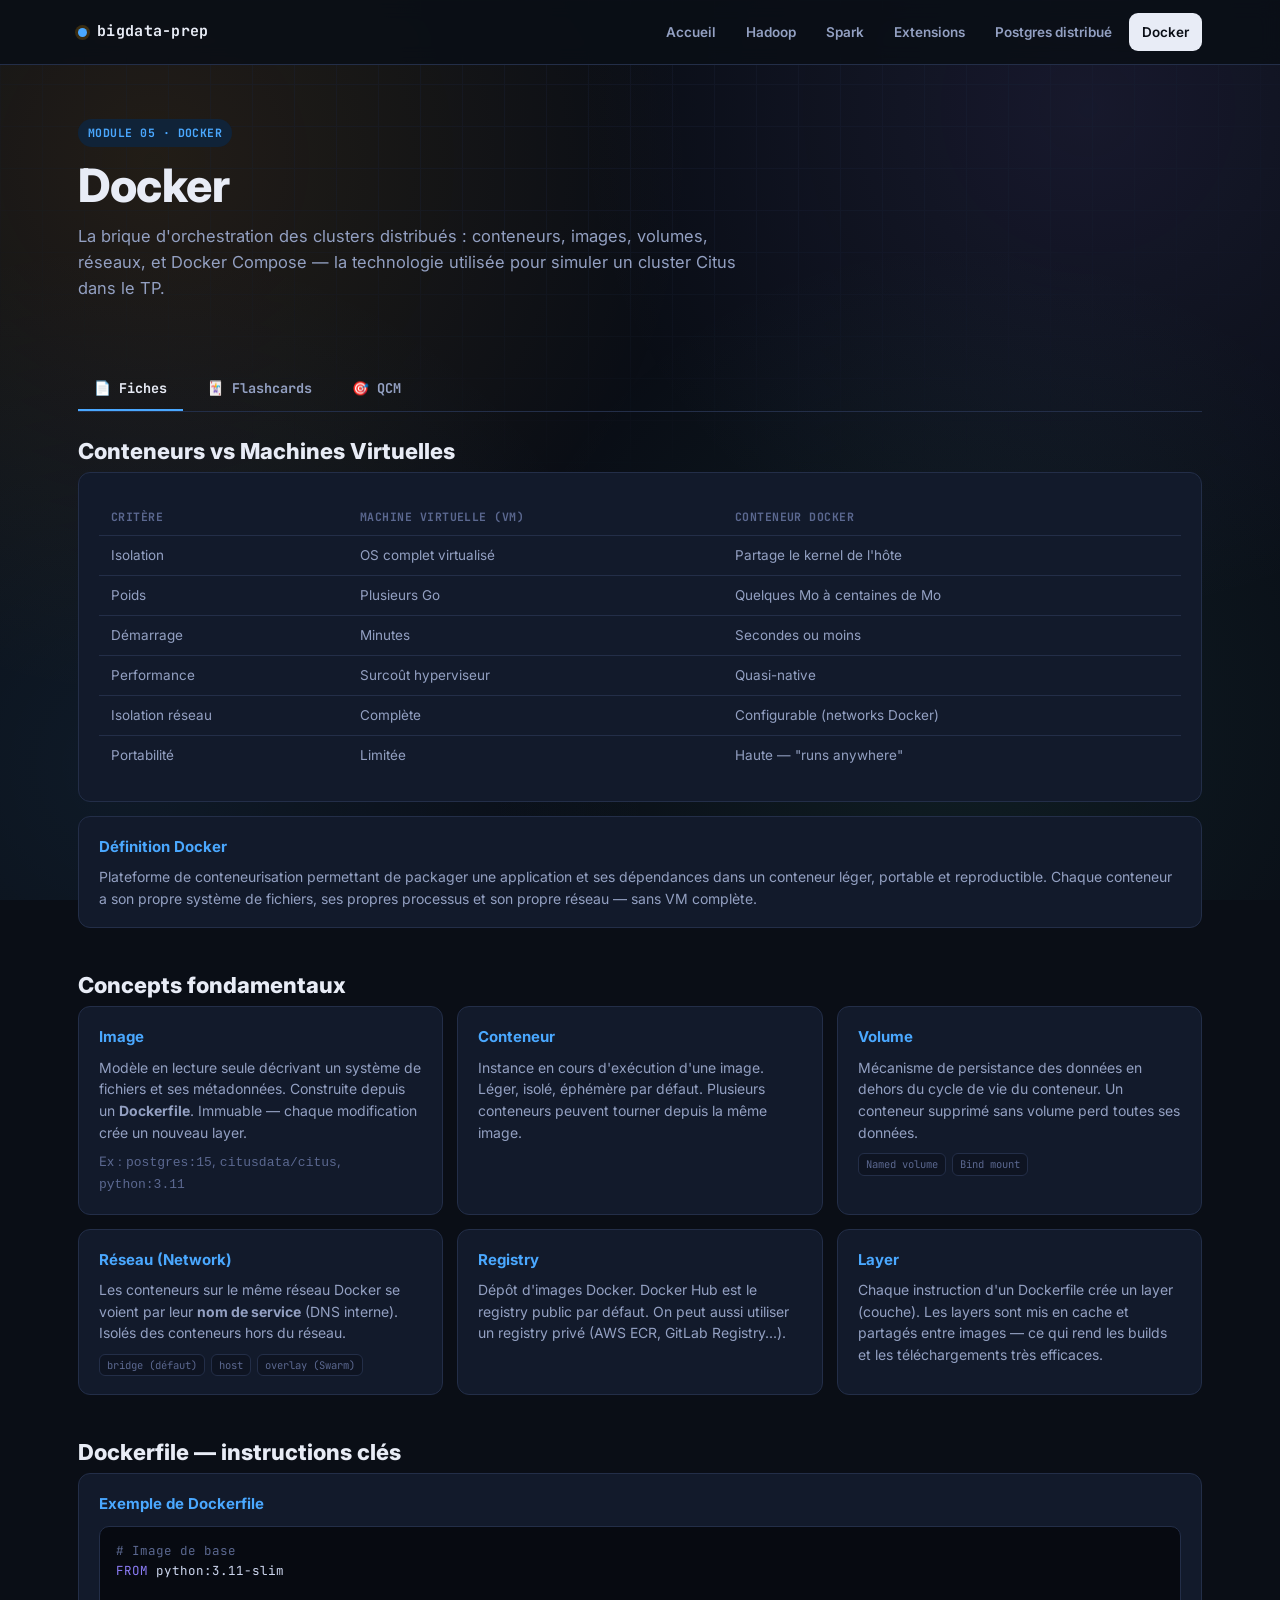
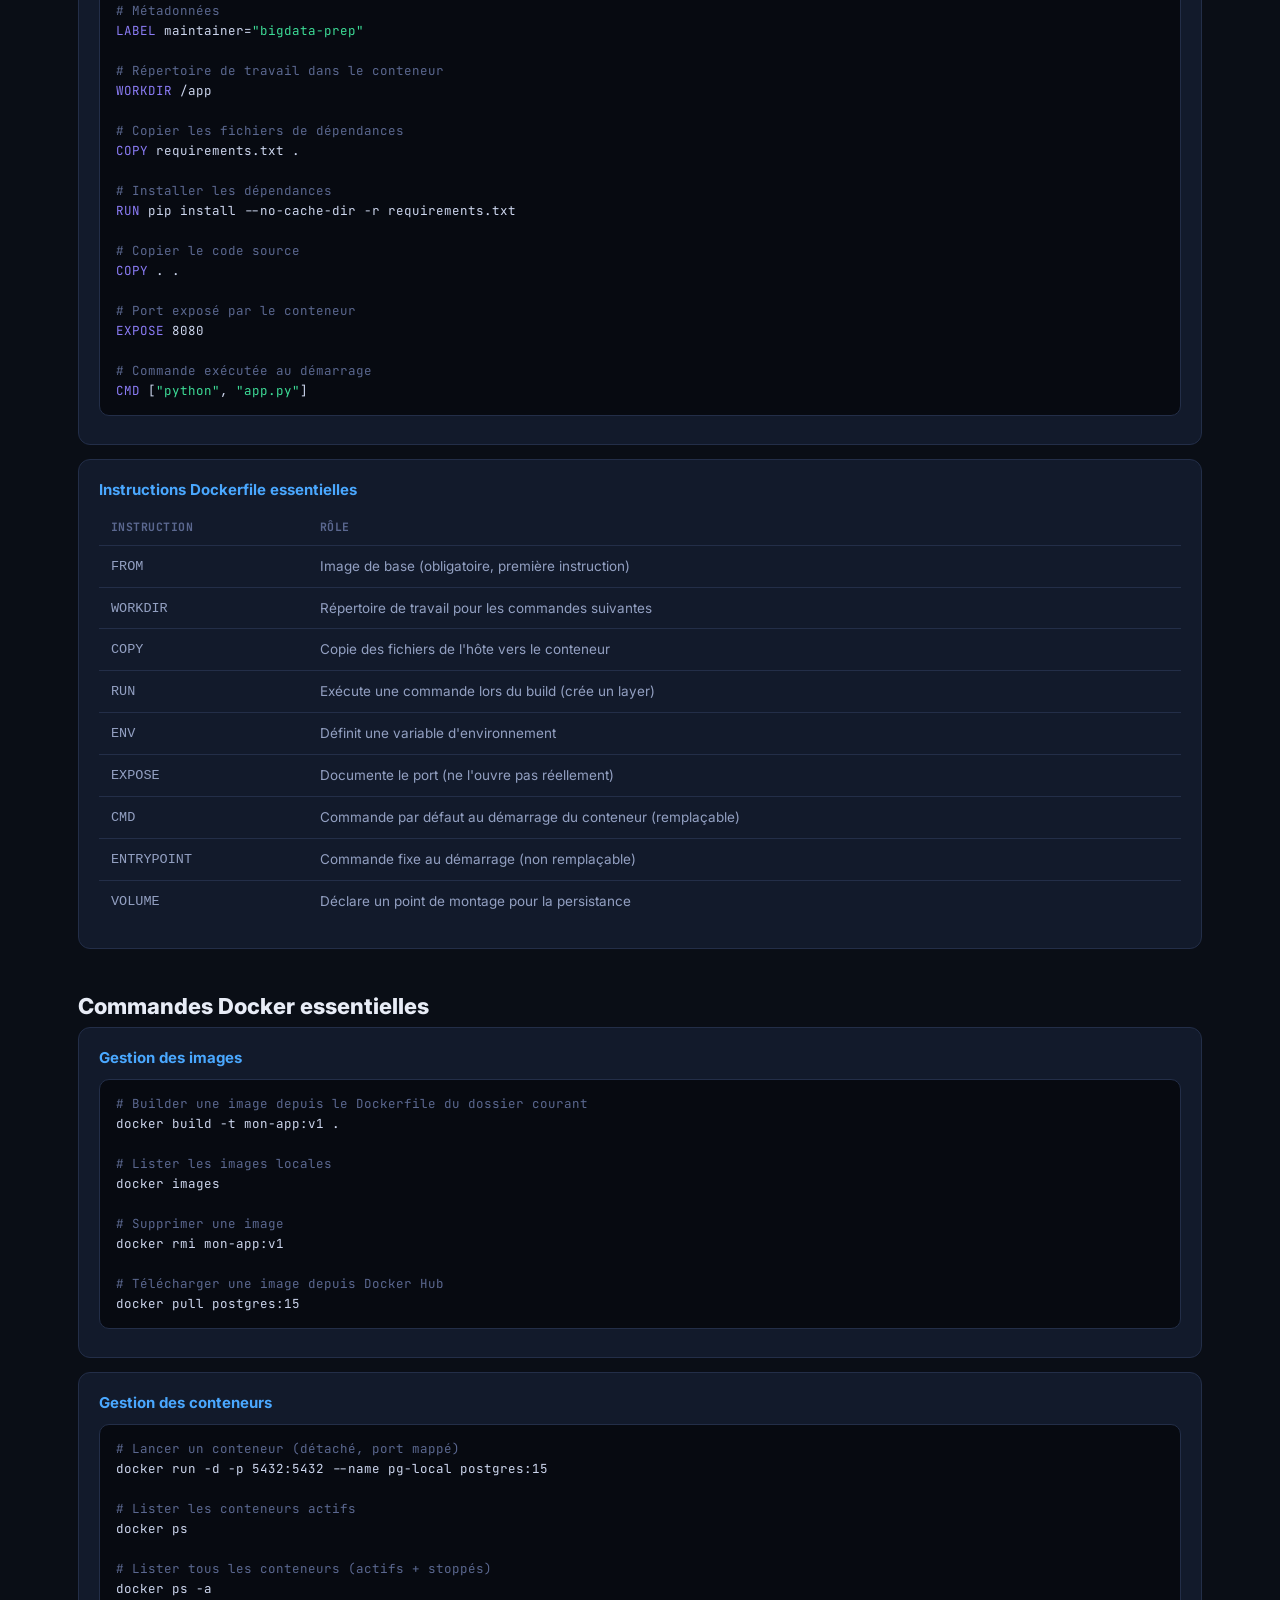
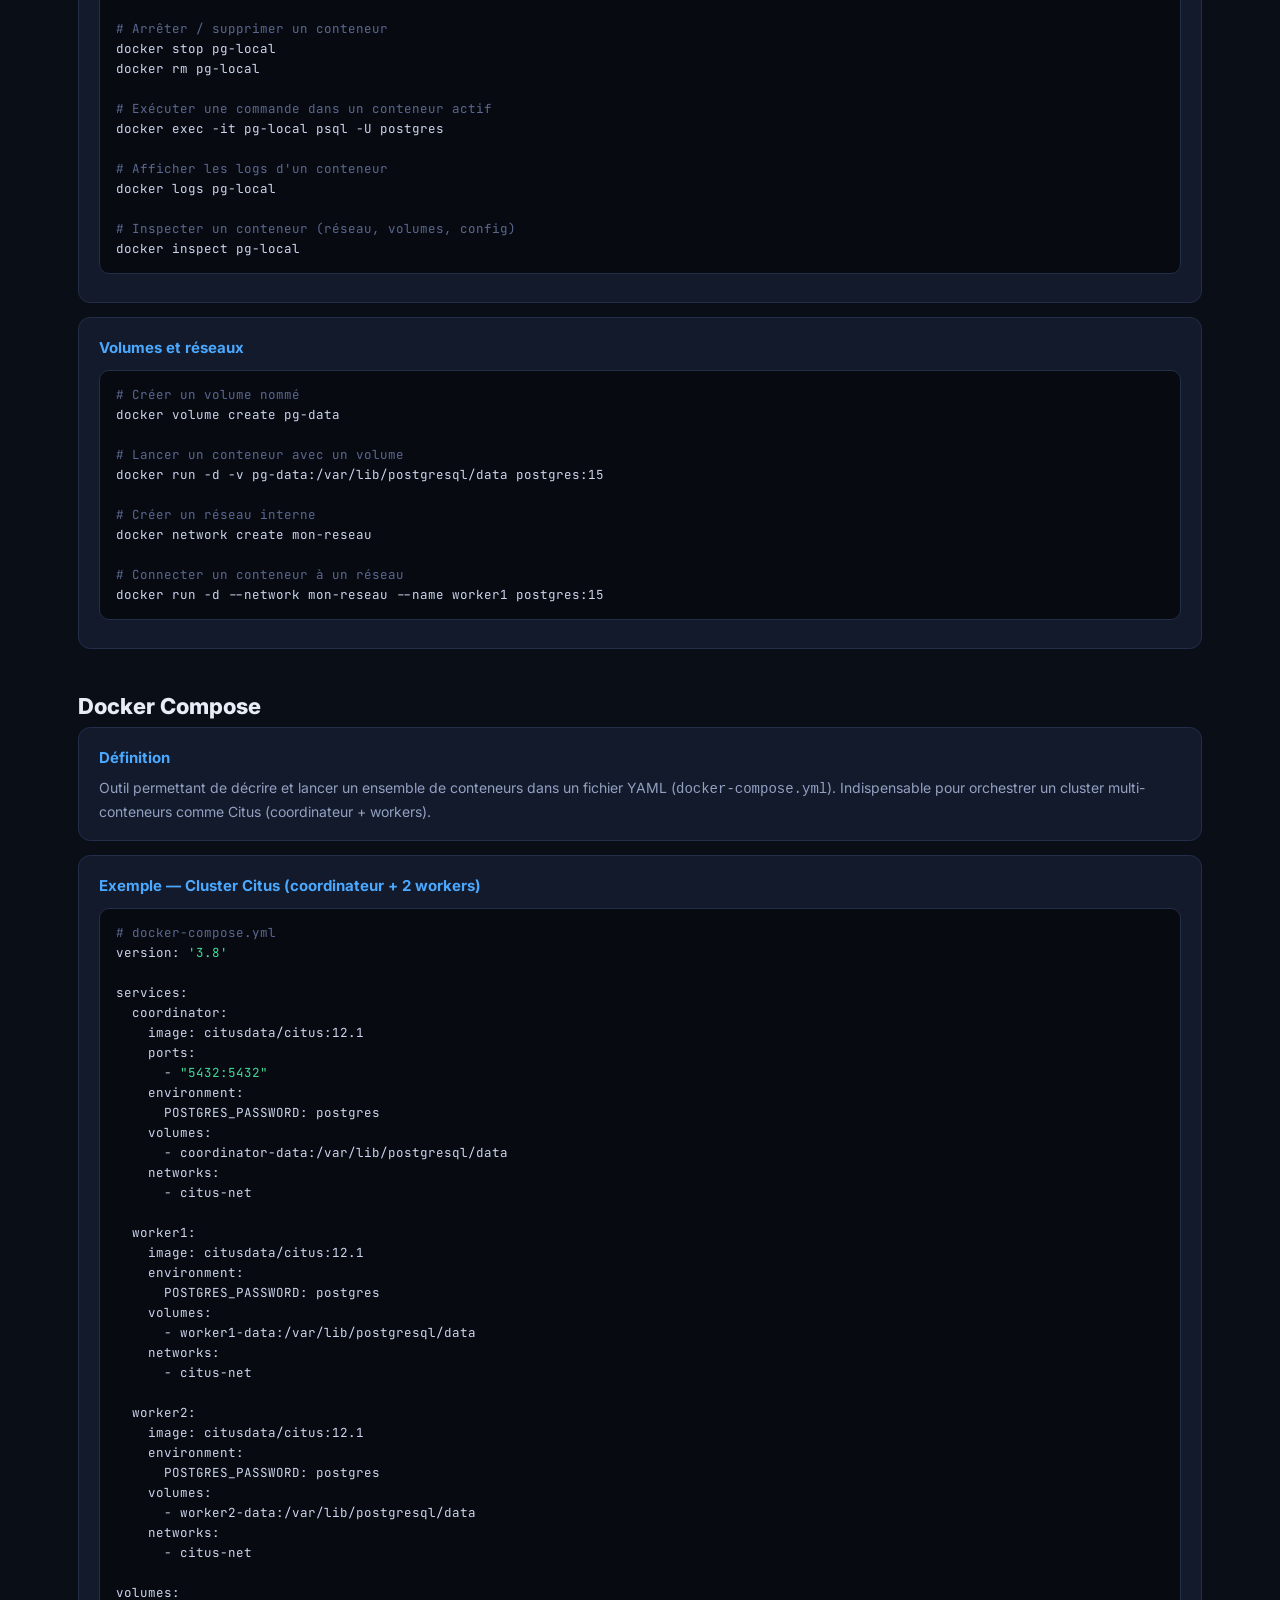
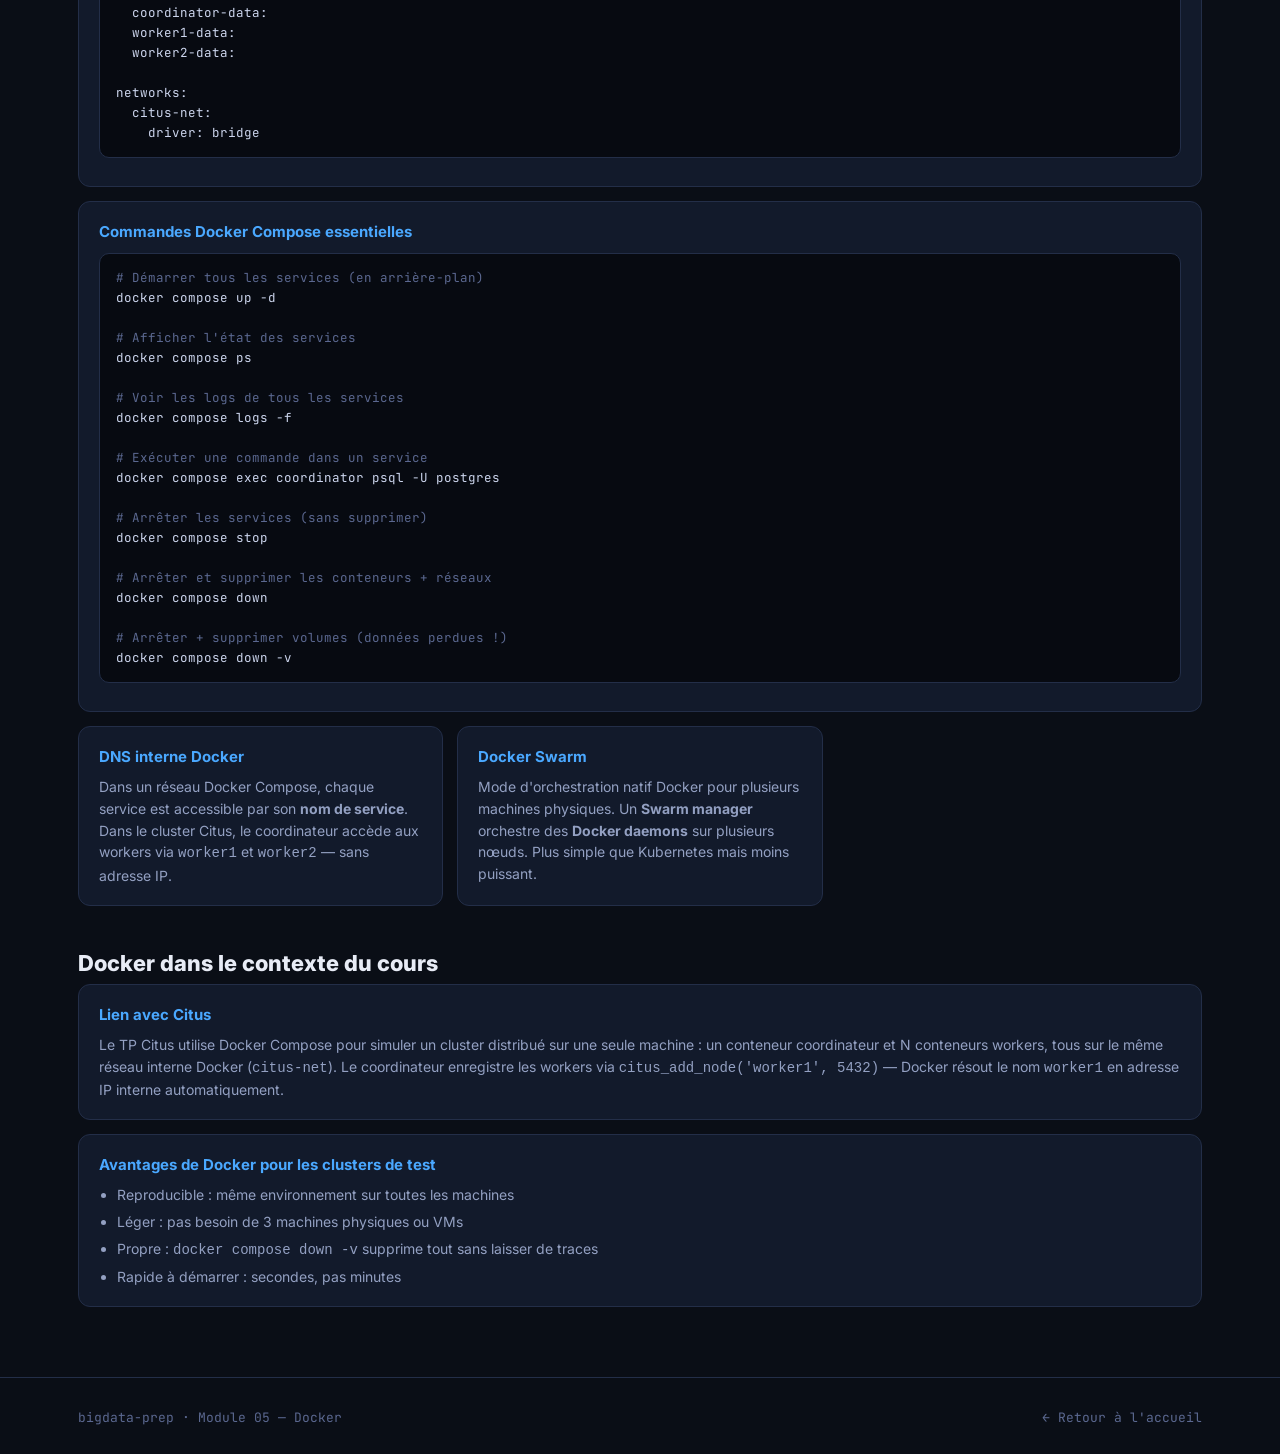
==== docker.html @ 8fd40cf9 "first commit" ====
<!DOCTYPE html>
<html lang="fr">
<head>
<meta charset="UTF-8">
<meta name="viewport" content="width=device-width, initial-scale=1.0">
<title>Docker — bigdata-prep</title>
<link rel="stylesheet" href="style.css">
<style>:root{--accent:var(--docker);}</style>
</head>
<body data-mod="docker">
<div class="node-field"></div>

<header class="topbar">
  <div class="wrap">
    <div class="brand"><span class="dot" style="background:var(--docker)"></span>bigdata-prep</div>
    <nav class="nav-links">
      <a href="index.html">Accueil</a>
      <a href="hadoop.html">Hadoop</a>
      <a href="spark.html">Spark</a>
      <a href="spark-extensions.html">Extensions</a>
      <a href="postgres-distribue.html">Postgres&nbsp;distribué</a>
      <a href="docker.html" class="active">Docker</a>
    </nav>
  </div>
</header>

<main class="wrap">
  <section class="page-hero">
    <span class="chip docker">Module 05 · Docker</span>
    <h1 class="page-title" style="margin-top:14px;">Docker</h1>
    <p class="page-sub">La brique d'orchestration des clusters distribués : conteneurs, images, volumes, réseaux,
    et Docker Compose — la technologie utilisée pour simuler un cluster Citus dans le TP.</p>
  </section>

  <div class="tabs">
    <button class="tab-btn active" data-tab="t-fiches">📄 Fiches</button>
    <button class="tab-btn" data-tab="t-flash">🃏 Flashcards</button>
    <button class="tab-btn" data-tab="t-qcm">🎯 QCM</button>
  </div>

  <!-- ===================== FICHES ===================== -->
  <div class="tab-panel active" id="t-fiches">

    <div class="fiche-section">
      <h2>Conteneurs vs Machines Virtuelles</h2>
      <div class="card-grid">
        <div class="def-card wide">
          <table class="fiche-table">
            <tr><th>Critère</th><th>Machine Virtuelle (VM)</th><th>Conteneur Docker</th></tr>
            <tr><td>Isolation</td><td>OS complet virtualisé</td><td>Partage le kernel de l'hôte</td></tr>
            <tr><td>Poids</td><td>Plusieurs Go</td><td>Quelques Mo à centaines de Mo</td></tr>
            <tr><td>Démarrage</td><td>Minutes</td><td>Secondes ou moins</td></tr>
            <tr><td>Performance</td><td>Surcoût hyperviseur</td><td>Quasi-native</td></tr>
            <tr><td>Isolation réseau</td><td>Complète</td><td>Configurable (networks Docker)</td></tr>
            <tr><td>Portabilité</td><td>Limitée</td><td>Haute — "runs anywhere"</td></tr>
          </table>
        </div>
        <div class="def-card wide">
          <h4>Définition Docker</h4>
          <p>Plateforme de conteneurisation permettant de packager une application et ses dépendances dans un conteneur léger, portable et reproductible. Chaque conteneur a son propre système de fichiers, ses propres processus et son propre réseau — sans VM complète.</p>
        </div>
      </div>
    </div>

    <div class="fiche-section">
      <h2>Concepts fondamentaux</h2>
      <div class="card-grid">
        <div class="def-card">
          <h4>Image</h4>
          <p>Modèle en lecture seule décrivant un système de fichiers et ses métadonnées. Construite depuis un <b>Dockerfile</b>. Immuable — chaque modification crée un nouveau layer.</p>
          <p style="margin-top:8px;font-size:13px;color:var(--text-faint);">Ex : <code>postgres:15</code>, <code>citusdata/citus</code>, <code>python:3.11</code></p>
        </div>
        <div class="def-card">
          <h4>Conteneur</h4>
          <p>Instance en cours d'exécution d'une image. Léger, isolé, éphémère par défaut. Plusieurs conteneurs peuvent tourner depuis la même image.</p>
        </div>
        <div class="def-card">
          <h4>Volume</h4>
          <p>Mécanisme de persistance des données en dehors du cycle de vie du conteneur. Un conteneur supprimé sans volume perd toutes ses données.</p>
          <div class="badge-row">
            <span class="mini-badge">Named volume</span>
            <span class="mini-badge">Bind mount</span>
          </div>
        </div>
        <div class="def-card">
          <h4>Réseau (Network)</h4>
          <p>Les conteneurs sur le même réseau Docker se voient par leur <b>nom de service</b> (DNS interne). Isolés des conteneurs hors du réseau.</p>
          <div class="badge-row">
            <span class="mini-badge">bridge (défaut)</span>
            <span class="mini-badge">host</span>
            <span class="mini-badge">overlay (Swarm)</span>
          </div>
        </div>
        <div class="def-card">
          <h4>Registry</h4>
          <p>Dépôt d'images Docker. Docker Hub est le registry public par défaut. On peut aussi utiliser un registry privé (AWS ECR, GitLab Registry...).</p>
        </div>
        <div class="def-card">
          <h4>Layer</h4>
          <p>Chaque instruction d'un Dockerfile crée un layer (couche). Les layers sont mis en cache et partagés entre images — ce qui rend les builds et les téléchargements très efficaces.</p>
        </div>
      </div>
    </div>

    <div class="fiche-section">
      <h2>Dockerfile — instructions clés</h2>
      <div class="card-grid">
        <div class="def-card wide">
          <h4>Exemple de Dockerfile</h4>
          <pre class="code-block"><span class="c"># Image de base</span>
<span class="k">FROM</span> python:3.11-slim

<span class="c"># Métadonnées</span>
<span class="k">LABEL</span> maintainer=<span class="s">"bigdata-prep"</span>

<span class="c"># Répertoire de travail dans le conteneur</span>
<span class="k">WORKDIR</span> /app

<span class="c"># Copier les fichiers de dépendances</span>
<span class="k">COPY</span> requirements.txt .

<span class="c"># Installer les dépendances</span>
<span class="k">RUN</span> pip install --no-cache-dir -r requirements.txt

<span class="c"># Copier le code source</span>
<span class="k">COPY</span> . .

<span class="c"># Port exposé par le conteneur</span>
<span class="k">EXPOSE</span> 8080

<span class="c"># Commande exécutée au démarrage</span>
<span class="k">CMD</span> [<span class="s">"python"</span>, <span class="s">"app.py"</span>]</pre>
        </div>
        <div class="def-card wide">
          <h4>Instructions Dockerfile essentielles</h4>
          <table class="fiche-table">
            <tr><th>Instruction</th><th>Rôle</th></tr>
            <tr><td><code>FROM</code></td><td>Image de base (obligatoire, première instruction)</td></tr>
            <tr><td><code>WORKDIR</code></td><td>Répertoire de travail pour les commandes suivantes</td></tr>
            <tr><td><code>COPY</code></td><td>Copie des fichiers de l'hôte vers le conteneur</td></tr>
            <tr><td><code>RUN</code></td><td>Exécute une commande lors du build (crée un layer)</td></tr>
            <tr><td><code>ENV</code></td><td>Définit une variable d'environnement</td></tr>
            <tr><td><code>EXPOSE</code></td><td>Documente le port (ne l'ouvre pas réellement)</td></tr>
            <tr><td><code>CMD</code></td><td>Commande par défaut au démarrage du conteneur (remplaçable)</td></tr>
            <tr><td><code>ENTRYPOINT</code></td><td>Commande fixe au démarrage (non remplaçable)</td></tr>
            <tr><td><code>VOLUME</code></td><td>Déclare un point de montage pour la persistance</td></tr>
          </table>
        </div>
      </div>
    </div>

    <div class="fiche-section">
      <h2>Commandes Docker essentielles</h2>
      <div class="card-grid">
        <div class="def-card wide">
          <h4>Gestion des images</h4>
          <pre class="code-block"><span class="c"># Builder une image depuis le Dockerfile du dossier courant</span>
docker build -t mon-app:v1 .

<span class="c"># Lister les images locales</span>
docker images

<span class="c"># Supprimer une image</span>
docker rmi mon-app:v1

<span class="c"># Télécharger une image depuis Docker Hub</span>
docker pull postgres:15</pre>
        </div>
        <div class="def-card wide">
          <h4>Gestion des conteneurs</h4>
          <pre class="code-block"><span class="c"># Lancer un conteneur (détaché, port mappé)</span>
docker run -d -p 5432:5432 --name pg-local postgres:15

<span class="c"># Lister les conteneurs actifs</span>
docker ps

<span class="c"># Lister tous les conteneurs (actifs + stoppés)</span>
docker ps -a

<span class="c"># Arrêter / supprimer un conteneur</span>
docker stop pg-local
docker rm pg-local

<span class="c"># Exécuter une commande dans un conteneur actif</span>
docker exec -it pg-local psql -U postgres

<span class="c"># Afficher les logs d'un conteneur</span>
docker logs pg-local

<span class="c"># Inspecter un conteneur (réseau, volumes, config)</span>
docker inspect pg-local</pre>
        </div>
        <div class="def-card wide">
          <h4>Volumes et réseaux</h4>
          <pre class="code-block"><span class="c"># Créer un volume nommé</span>
docker volume create pg-data

<span class="c"># Lancer un conteneur avec un volume</span>
docker run -d -v pg-data:/var/lib/postgresql/data postgres:15

<span class="c"># Créer un réseau interne</span>
docker network create mon-reseau

<span class="c"># Connecter un conteneur à un réseau</span>
docker run -d --network mon-reseau --name worker1 postgres:15</pre>
        </div>
      </div>
    </div>

    <div class="fiche-section">
      <h2>Docker Compose</h2>
      <div class="card-grid">
        <div class="def-card wide">
          <h4>Définition</h4>
          <p>Outil permettant de décrire et lancer un ensemble de conteneurs dans un fichier YAML (<code>docker-compose.yml</code>). Indispensable pour orchestrer un cluster multi-conteneurs comme Citus (coordinateur + workers).</p>
        </div>
        <div class="def-card wide">
          <h4>Exemple — Cluster Citus (coordinateur + 2 workers)</h4>
          <pre class="code-block"><span class="c"># docker-compose.yml</span>
version: <span class="s">'3.8'</span>

services:
  coordinator:
    image: citusdata/citus:12.1
    ports:
      - <span class="s">"5432:5432"</span>
    environment:
      POSTGRES_PASSWORD: postgres
    volumes:
      - coordinator-data:/var/lib/postgresql/data
    networks:
      - citus-net

  worker1:
    image: citusdata/citus:12.1
    environment:
      POSTGRES_PASSWORD: postgres
    volumes:
      - worker1-data:/var/lib/postgresql/data
    networks:
      - citus-net

  worker2:
    image: citusdata/citus:12.1
    environment:
      POSTGRES_PASSWORD: postgres
    volumes:
      - worker2-data:/var/lib/postgresql/data
    networks:
      - citus-net

volumes:
  coordinator-data:
  worker1-data:
  worker2-data:

networks:
  citus-net:
    driver: bridge</pre>
        </div>
        <div class="def-card wide">
          <h4>Commandes Docker Compose essentielles</h4>
          <pre class="code-block"><span class="c"># Démarrer tous les services (en arrière-plan)</span>
docker compose up -d

<span class="c"># Afficher l'état des services</span>
docker compose ps

<span class="c"># Voir les logs de tous les services</span>
docker compose logs -f

<span class="c"># Exécuter une commande dans un service</span>
docker compose exec coordinator psql -U postgres

<span class="c"># Arrêter les services (sans supprimer)</span>
docker compose stop

<span class="c"># Arrêter et supprimer les conteneurs + réseaux</span>
docker compose down

<span class="c"># Arrêter + supprimer volumes (données perdues !)</span>
docker compose down -v</pre>
        </div>
        <div class="def-card">
          <h4>DNS interne Docker</h4>
          <p>Dans un réseau Docker Compose, chaque service est accessible par son <b>nom de service</b>. Dans le cluster Citus, le coordinateur accède aux workers via <code>worker1</code> et <code>worker2</code> — sans adresse IP.</p>
        </div>
        <div class="def-card">
          <h4>Docker Swarm</h4>
          <p>Mode d'orchestration natif Docker pour plusieurs machines physiques. Un <b>Swarm manager</b> orchestre des <b>Docker daemons</b> sur plusieurs nœuds. Plus simple que Kubernetes mais moins puissant.</p>
        </div>
      </div>
    </div>

    <div class="fiche-section">
      <h2>Docker dans le contexte du cours</h2>
      <div class="card-grid">
        <div class="def-card wide">
          <h4>Lien avec Citus</h4>
          <p>Le TP Citus utilise Docker Compose pour simuler un cluster distribué sur une seule machine : un conteneur coordinateur et N conteneurs workers, tous sur le même réseau interne Docker (<code>citus-net</code>). Le coordinateur enregistre les workers via <code>citus_add_node('worker1', 5432)</code> — Docker résout le nom <code>worker1</code> en adresse IP interne automatiquement.</p>
        </div>
        <div class="def-card wide">
          <h4>Avantages de Docker pour les clusters de test</h4>
          <ul>
            <li>Reproducible : même environnement sur toutes les machines</li>
            <li>Léger : pas besoin de 3 machines physiques ou VMs</li>
            <li>Propre : <code>docker compose down -v</code> supprime tout sans laisser de traces</li>
            <li>Rapide à démarrer : secondes, pas minutes</li>
          </ul>
        </div>
      </div>
    </div>

  </div>

  <!-- ===================== FLASHCARDS ===================== -->
  <div class="tab-panel" id="t-flash">
    <div class="fc-toolbar">
      <span class="fc-progress" id="fc-progress">Carte 1 sur 1</span>
      <button class="fc-btn" id="fc-shuffle">🔀 Mélanger</button>
    </div>
    <div class="fc-stage" id="fc-stage"></div>
    <div class="fc-nav" style="justify-content:center;margin-top:18px;">
      <button class="fc-btn" id="fc-prev">← Précédent</button>
      <span class="count" id="fc-count">1 / 1</span>
      <button class="fc-btn" id="fc-next">Suivant →</button>
    </div>
  </div>

  <!-- ===================== QCM ===================== -->
  <div class="tab-panel" id="t-qcm">
    <div id="qcm-root"></div>
  </div>

</main>

<footer>
  <div class="wrap">
    <p>bigdata-prep · Module 05 — Docker</p>
    <p><a href="index.html">← Retour à l'accueil</a></p>
  </div>
</footer>

<script>
window.QCM_ACCENT = '#4aa8ff';

window.FLASHCARDS = [
  {tag:'docker', tagLabel:'Concepts', q:"Quelle est la différence fondamentale entre une image et un conteneur Docker ?", a:"Une image est un modèle en lecture seule (blueprint) décrivant un système de fichiers et ses métadonnées — elle est immuable. Un conteneur est une instance en cours d'exécution de cette image — il est vivant, modifiable pendant son exécution, et éphémère par défaut. Plusieurs conteneurs peuvent tourner depuis la même image."},
  {tag:'docker', tagLabel:'Concepts', q:"Pourquoi un conteneur Docker est-il plus léger et plus rapide qu'une VM ?", a:"Une VM embarque un OS complet virtualisé par un hyperviseur, ce qui coûte en ressources et en temps de démarrage (minutes). Un conteneur partage le kernel de l'OS hôte et n'embarque que les dépendances applicatives nécessaires. Il démarre en secondes, consomme bien moins de RAM/disque, avec des performances quasi-natives."},
  {tag:'docker', tagLabel:'Concepts', q:"À quoi servent les volumes Docker et pourquoi sont-ils importants ?", a:"Par défaut, toutes les données écrites dans un conteneur sont perdues quand il est supprimé. Les volumes sont des espaces de stockage persistants en dehors du cycle de vie du conteneur. Ils permettent de conserver les données (ex: la base PostgreSQL) même si le conteneur est recréé ou mis à jour."},
  {tag:'docker', tagLabel:'Dockerfile', q:"Quelle est la différence entre CMD et ENTRYPOINT dans un Dockerfile ?", a:"CMD définit la commande par défaut au démarrage du conteneur, mais elle peut être remplacée par l'utilisateur via docker run. ENTRYPOINT définit une commande fixe qui s'exécute toujours — elle ne peut pas être remplacée, seulement complétée par des arguments. Utilisez ENTRYPOINT pour l'exécutable principal et CMD pour ses arguments par défaut."},
  {tag:'docker', tagLabel:'Dockerfile', q:"Pourquoi copie-t-on requirements.txt avant le code source dans un Dockerfile Python ?", a:"Pour exploiter le cache des layers Docker : si le code source change mais pas requirements.txt, Docker réutilise le layer d'installation des dépendances sans le refaire. En inversant l'ordre, toute modification du code forcerait une réinstallation complète des dépendances, rallongeant inutilement le build."},
  {tag:'docker', tagLabel:'Réseau', q:"Comment les conteneurs d'un même réseau Docker Compose se trouvent-ils mutuellement ?", a:"Docker Compose crée un DNS interne : chaque service est accessible par son nom de service (ex: coordinator, worker1). Les conteneurs n'ont pas besoin de connaître les adresses IP — elles peuvent changer à chaque recréation. C'est pourquoi dans Citus, on enregistre les workers avec citus_add_node('worker1', 5432) plutôt qu'avec une IP."},
  {tag:'docker', tagLabel:'Compose', q:"Quelle commande Docker Compose démarre tous les services en arrière-plan et quelle commande arrête tout et supprime les données ?", a:"docker compose up -d démarre tous les services en mode détaché (arrière-plan). docker compose down -v arrête et supprime les conteneurs, les réseaux créés par Compose, ET les volumes nommés (données perdues définitivement). Sans -v, docker compose down préserve les volumes."},
  {tag:'docker', tagLabel:'Compose', q:"Quel est l'intérêt de Docker Compose pour simuler un cluster Citus ?", a:"Docker Compose permet de décrire tout le cluster (coordinateur + workers) dans un seul fichier YAML et de le démarrer en une commande (docker compose up -d). Sans Compose, il faudrait lancer chaque conteneur manuellement, gérer les réseaux et les volumes séparément. C'est aussi reproductible et portable : le même cluster peut être recréé à l'identique sur n'importe quelle machine."},
  {tag:'docker', tagLabel:'Commandes', q:"Quelle est la différence entre docker stop et docker rm ?", a:"docker stop envoie un signal d'arrêt au conteneur (SIGTERM puis SIGKILL) — le conteneur s'arrête mais existe toujours (visible dans docker ps -a). docker rm supprime définitivement un conteneur arrêté. Pour supprimer un conteneur en cours d'exécution : docker rm -f."},
  {tag:'docker', tagLabel:'Architecture', q:"Qu'est-ce que Docker Swarm et en quoi diffère-t-il de Docker Compose ?", a:"Docker Compose orchestre des conteneurs sur une seule machine. Docker Swarm est le mode d'orchestration natif Docker pour plusieurs machines physiques : un Swarm manager orchestre des Docker daemons sur plusieurs nœuds. Compose est pour le développement/test local, Swarm pour les déploiements multi-serveurs (concurrent de Kubernetes, mais plus simple)."},
];

window.QCM = [
  {type:'single', q:"Quelle est la différence principale entre un conteneur Docker et une machine virtuelle ?", opts:["Un conteneur est plus sécurisé qu'une VM","Un conteneur partage le kernel de l'hôte et est plus léger et rapide, une VM virtualise un OS complet","Un conteneur ne peut pas accéder au réseau","Une VM démarre plus rapidement qu'un conteneur"], correct:[1], explain:"Un conteneur partage le kernel de l'OS hôte et n'embarque que les dépendances applicatives nécessaires — il démarre en secondes et consomme quelques Mo. Une VM embarque un OS complet via un hyperviseur — elle démarre en minutes et consomme plusieurs Go.", theme:"Concepts"},
  {type:'tf', q:"Une image Docker peut être modifiée directement à l'exécution.", opts:["Vrai","Faux"], correct:[1], explain:"Faux. Une image est immuable (read-only). Quand un conteneur écrit des données, celles-ci vont dans un layer d'écriture propre au conteneur, pas dans l'image. Pour modifier une image, il faut créer un nouveau Dockerfile et reconstruire.", theme:"Concepts"},
  {type:'single', q:"Quelle instruction Dockerfile copie des fichiers de la machine hôte vers le conteneur ?", opts:["FROM","RUN","COPY","ADD"], correct:[2], explain:"COPY copie des fichiers ou dossiers de l'hôte (contexte de build) vers le système de fichiers du conteneur. ADD fait la même chose mais supporte aussi les URLs et l'extraction automatique des archives tar — COPY est préféré pour la clarté.", theme:"Dockerfile"},
  {type:'single', q:"Quelle commande liste tous les conteneurs, y compris ceux qui sont arrêtés ?", opts:["docker ps","docker ps -a","docker ls -all","docker container list"], correct:[1], explain:"docker ps affiche uniquement les conteneurs en cours d'exécution. docker ps -a (ou --all) affiche tous les conteneurs, qu'ils soient actifs, arrêtés ou en erreur.", theme:"Commandes"},
  {type:'multi', q:"Parmi ces affirmations sur les volumes Docker, lesquelles sont vraies ?", opts:["Les données d'un conteneur sans volume sont perdues à sa suppression","Un volume survit à la suppression du conteneur","docker compose down -v supprime les volumes nommés","Les volumes sont stockés dans le conteneur lui-même"], correct:[0,1,2], explain:"Les volumes sont gérés par Docker séparément des conteneurs. Les données persistent après la suppression du conteneur. docker compose down -v les supprime explicitement. Les volumes ne sont PAS stockés dans le conteneur — c'est l'inverse : ils sont montés depuis l'extérieur.", theme:"Volumes"},
  {type:'single', q:"Dans Docker Compose, comment les conteneurs du même réseau se trouvent-ils mutuellement ?", opts:["Via leurs adresses IP fixes","Via leur nom de service (DNS interne Docker)","Via des variables d'environnement","Via le port 8080 par défaut"], correct:[1], explain:"Docker Compose crée un DNS interne : chaque service est résolu par son nom de service. C'est pourquoi dans le cluster Citus, on enregistre les workers par nom (worker1, worker2) plutôt que par IP — les IPs peuvent changer à chaque recréation.", theme:"Réseau"},
  {type:'tf', q:"docker compose down supprime les volumes nommés et toutes les données persistantes.", opts:["Vrai","Faux"], correct:[1], explain:"Faux. docker compose down supprime les conteneurs et les réseaux créés par Compose, mais préserve les volumes nommés. Pour supprimer les volumes, il faut ajouter le flag -v : docker compose down -v.", theme:"Compose"},
  {type:'single', q:"Pourquoi Docker est-il utilisé pour simuler un cluster Citus dans le TP ?", opts:["Docker est plus rapide que PostgreSQL","Il permet de lancer plusieurs instances isolées (coordinateur + workers) sur une seule machine, de façon reproductible et sans installation complexe","Docker remplace Citus pour le sharding","Docker Compose est obligatoire pour utiliser Citus"], correct:[1], explain:"Docker Compose permet de simuler un vrai cluster distribué (coordinateur + workers) sur une seule machine physique en quelques secondes. Sans Docker, il faudrait plusieurs machines ou VMs, une installation manuelle de chaque instance PostgreSQL/Citus, et une configuration réseau complexe.", theme:"Docker & Citus"},
  {type:'single', q:"Quelle commande permet d'exécuter une commande dans un conteneur en cours d'exécution ?", opts:["docker run","docker exec -it","docker attach","docker start"], correct:[1], explain:"docker exec -it nom_conteneur commande exécute une commande dans un conteneur déjà démarré. -i maintient stdin ouvert, -t alloue un terminal. Exemple : docker exec -it coordinator psql -U postgres.", theme:"Commandes"},
  {type:'multi', q:"Parmi ces instructions Dockerfile, lesquelles créent un nouveau layer dans l'image ?", opts:["FROM","RUN","COPY","EXPOSE","WORKDIR"], correct:[0,1,2], explain:"Chaque instruction qui modifie le système de fichiers crée un nouveau layer : FROM (image de base), RUN (exécution de commandes), COPY/ADD (ajout de fichiers). EXPOSE et WORKDIR sont des métadonnées ou des changements de contexte sans impact sur le système de fichiers — ils ne créent pas de layer indépendant.", theme:"Dockerfile"},
  {type:'tf', q:"Docker Swarm et Docker Compose ont le même rôle : orchestrer des conteneurs sur une seule machine.", opts:["Vrai","Faux"], correct:[1], explain:"Faux. Docker Compose orchestre des conteneurs sur une seule machine (développement/test). Docker Swarm orchestre des conteneurs sur plusieurs machines physiques en réseau (production multi-nœuds). Swarm est concurrent de Kubernetes, Compose est un outil local.", theme:"Compose vs Swarm"},
];
</script>
<script src="app.js"></script>
</body>
</html>
---- style.css ----
/* ============================================================
   bigdata-prep — identité "control room" d'un cluster distribué
   ============================================================ */

@import url('https://fonts.googleapis.com/css2?family=JetBrains+Mono:wght@400;500;600;700;800&family=Inter:wght@400;500;600;700;800&display=swap');

:root{
  --bg:            #0a0e16;
  --bg-soft:       #0e1422;
  --panel:         #121a2b;
  --panel-2:       #161f34;
  --line:          #232e48;
  --line-soft:     #1a2338;
  --text:          #e8ecf6;
  --text-dim:      #93a0c2;
  --text-faint:    #5b6890;

  /* couleurs "shard" par module */
  --hadoop:   #f5a623;   /* amber / elephant */
  --hadoop-d: #3a2c10;
  --spark:    #8b7cf6;   /* violet / spark */
  --spark-d:  #241d40;
  --ext:      #f0598c;   /* rose / extensions */
  --ext-d:    #3a1726;
  --pg:       #4fd1c5;   /* teal / postgres-citus */
  --pg-d:     #0f2e2c;
  --docker:   #4aa8ff;   /* bleu / docker */
  --docker-d: #102338;

  --ok:    #3ddc97;
  --ko:    #ff6b6b;

  --radius: 14px;
  --mono: 'JetBrains Mono', monospace;
  --sans: 'Inter', system-ui, sans-serif;
}

*{ box-sizing:border-box; }
html{ scroll-behavior:smooth; }
body{
  margin:0;
  background:var(--bg);
  color:var(--text);
  font-family:var(--sans);
  line-height:1.55;
  -webkit-font-smoothing:antialiased;
}

/* --- fond "node map" : grille de points connectés, discret --- */
.node-field{
  position:fixed; inset:0; z-index:0; pointer-events:none;
  background-image:
    radial-gradient(circle at 12% 18%, rgba(245,166,35,.10) 0, transparent 40%),
    radial-gradient(circle at 85% 12%, rgba(139,124,246,.10) 0, transparent 38%),
    radial-gradient(circle at 75% 80%, rgba(79,209,197,.08) 0, transparent 40%),
    radial-gradient(circle at 10% 85%, rgba(74,168,255,.08) 0, transparent 38%);
}
.node-field::before{
  content:"";
  position:absolute; inset:0;
  background-image:
    linear-gradient(var(--line-soft) 1px, transparent 1px),
    linear-gradient(90deg, var(--line-soft) 1px, transparent 1px);
  background-size: 42px 42px;
  opacity:.35;
  mask-image: radial-gradient(ellipse 80% 60% at 50% 0%, #000 40%, transparent 90%);
}

a{ color:inherit; text-decoration:none; }
.wrap{ max-width:1180px; margin:0 auto; padding:0 28px; position:relative; z-index:1; }

/* ---------- topbar ---------- */
.topbar{
  position:sticky; top:0; z-index:50;
  background:rgba(10,14,22,.86);
  backdrop-filter:blur(10px);
  border-bottom:1px solid var(--line);
}
.topbar .wrap{ display:flex; align-items:center; justify-content:space-between; height:64px; }
.brand{ display:flex; align-items:center; gap:10px; font-family:var(--mono); font-weight:700; font-size:15px; letter-spacing:.02em; }
.brand .dot{ width:9px; height:9px; border-radius:50%; background:var(--hadoop); box-shadow:0 0 0 3px var(--hadoop-d); }
.brand small{ color:var(--text-faint); font-weight:500; }
.nav-links{ display:flex; gap:4px; flex-wrap:wrap; }
.nav-links a{
  font-size:13.5px; font-weight:600; color:var(--text-dim);
  padding:8px 12px; border-radius:9px; transition:.15s;
  border:1px solid transparent;
}
.nav-links a:hover{ color:var(--text); background:var(--panel); border-color:var(--line); }
.nav-links a.active{ color:var(--bg); background:var(--text); }

/* ---------- hero / page header ---------- */
.page-hero{ padding:54px 0 30px; }
.eyebrow{
  font-family:var(--mono); font-size:12px; letter-spacing:.12em; text-transform:uppercase;
  color:var(--text-faint); display:flex; align-items:center; gap:10px; margin-bottom:14px;
}
.eyebrow .seg{ display:flex; align-items:center; gap:7px; }
.eyebrow .seg .dot{ width:6px; height:6px; border-radius:50%; }
h1.page-title{
  font-size:clamp(30px,4.4vw,46px); line-height:1.08; margin:0 0 14px;
  font-weight:800; letter-spacing:-0.01em;
}
.page-sub{ color:var(--text-dim); font-size:16.5px; max-width:680px; margin:0; }

/* ---------- module chip / accent system ---------- */
.chip{
  display:inline-flex; align-items:center; gap:6px;
  font-family:var(--mono); font-size:11.5px; font-weight:700; letter-spacing:.04em;
  padding:5px 10px; border-radius:999px; text-transform:uppercase;
}
[data-mod="hadoop"]  .chip, .chip.hadoop  { background:var(--hadoop-d); color:var(--hadoop); }
[data-mod="spark"]   .chip, .chip.spark   { background:var(--spark-d);  color:var(--spark); }
[data-mod="ext"]     .chip, .chip.ext     { background:var(--ext-d);    color:var(--ext); }
[data-mod="pg"]      .chip, .chip.pg      { background:var(--pg-d);     color:var(--pg); }
[data-mod="docker"]  .chip, .chip.docker  { background:var(--docker-d); color:var(--docker); }

/* ---------- module cards (accueil) ---------- */
.module-grid{ display:grid; grid-template-columns:repeat(auto-fit,minmax(290px,1fr)); gap:18px; margin:34px 0; }
.module-card{
  position:relative; overflow:hidden;
  background:linear-gradient(180deg,var(--panel),var(--panel-2));
  border:1px solid var(--line); border-radius:var(--radius);
  padding:24px; transition:.2s; display:flex; flex-direction:column; gap:14px;
}
.module-card:hover{ transform:translateY(-3px); border-color:var(--accent,var(--line)); box-shadow:0 14px 30px -16px rgba(0,0,0,.6); }
.module-card .num{ font-family:var(--mono); font-size:12px; color:var(--text-faint); }
.module-card h3{ font-size:20px; margin:0; font-weight:800; }
.module-card p{ color:var(--text-dim); font-size:14.5px; margin:0; flex:1; }
.module-card .tags{ display:flex; flex-wrap:wrap; gap:6px; }
.module-card .tag{ font-size:11.5px; color:var(--text-faint); background:var(--bg-soft); border:1px solid var(--line); padding:3px 8px; border-radius:7px; }
.module-card .go{ font-family:var(--mono); font-size:13px; font-weight:700; display:flex; align-items:center; gap:6px; }
.module-card[data-mod="hadoop"]{ --accent:var(--hadoop); }
.module-card[data-mod="spark"]{ --accent:var(--spark); }
.module-card[data-mod="ext"]{ --accent:var(--ext); }
.module-card[data-mod="pg"]{ --accent:var(--pg); }
.module-card[data-mod="docker"]{ --accent:var(--docker); }
.module-card[data-mod] .go{ color:var(--accent); }
.module-card .accent-bar{ position:absolute; left:0; top:0; bottom:0; width:3px; background:var(--accent); }

/* ---------- stat strip ---------- */
.stat-strip{ display:flex; gap:0; border:1px solid var(--line); border-radius:var(--radius); overflow:hidden; margin:28px 0; }
.stat{ flex:1; padding:18px 20px; border-right:1px solid var(--line); }
.stat:last-child{ border-right:none; }
.stat .n{ font-family:var(--mono); font-size:26px; font-weight:800; }
.stat .l{ color:var(--text-faint); font-size:12.5px; margin-top:2px; }

/* ---------- tabs (Fiches / Flashcards / QCM) ---------- */
.tabs{ display:flex; gap:8px; margin:36px 0 22px; border-bottom:1px solid var(--line); padding-bottom:0; flex-wrap:wrap; }
.tab-btn{
  font-family:var(--mono); font-size:13.5px; font-weight:700; color:var(--text-dim);
  background:none; border:none; padding:12px 16px; cursor:pointer;
  border-bottom:2px solid transparent; transition:.15s; display:flex; align-items:center; gap:8px;
}
.tab-btn:hover{ color:var(--text); }
.tab-btn.active{ color:var(--text); border-bottom-color:var(--accent,var(--hadoop)); }
.tab-panel{ display:none; }
.tab-panel.active{ display:block; animation:fadein .25s ease; }
@keyframes fadein{ from{opacity:0; transform:translateY(4px);} to{opacity:1; transform:none;} }

/* ---------- fiches ---------- */
.fiche-section{ margin-bottom:40px; }
.fiche-section h2{
  font-size:22px; font-weight:800; margin:0 0 4px; display:flex; align-items:center; gap:10px;
}
.fiche-section .desc{ color:var(--text-faint); font-size:13.5px; margin:0 0 18px; }
.card-grid{ display:grid; grid-template-columns:repeat(auto-fit,minmax(280px,1fr)); gap:14px; }
.def-card{
  background:var(--panel); border:1px solid var(--line); border-radius:12px; padding:18px 20px;
}
.def-card h4{ margin:0 0 8px; font-size:15px; font-weight:700; color:var(--accent,var(--hadoop)); display:flex; align-items:center; gap:8px; }
.def-card p, .def-card li{ font-size:14px; color:var(--text-dim); margin:0; }
.def-card ul{ margin:6px 0 0; padding-left:18px; display:flex; flex-direction:column; gap:5px; }
.def-card.wide{ grid-column:1/-1; }
.def-card .badge-row{ display:flex; gap:6px; flex-wrap:wrap; margin-top:10px; }
.mini-badge{ font-family:var(--mono); font-size:10.5px; background:var(--bg-soft); border:1px solid var(--line); padding:2px 7px; border-radius:6px; color:var(--text-faint); }

.warn-box{
  border:1px solid #4a3210; background:#1c1206; border-radius:12px; padding:14px 18px; margin:14px 0;
  font-size:13.5px; color:#f4c673; display:flex; gap:10px;
}
.warn-box b{ color:#ffd98a; }

table.fiche-table{ width:100%; border-collapse:collapse; font-size:13.5px; margin:8px 0; }
table.fiche-table th, table.fiche-table td{ text-align:left; padding:9px 12px; border-bottom:1px solid var(--line); }
table.fiche-table th{ color:var(--text-faint); font-family:var(--mono); font-size:11.5px; text-transform:uppercase; letter-spacing:.04em; }
table.fiche-table td{ color:var(--text-dim); }
table.fiche-table tr:last-child td{ border-bottom:none; }

pre.code-block{
  background:#070a11; border:1px solid var(--line); border-radius:10px; padding:14px 16px;
  font-family:var(--mono); font-size:12.5px; line-height:1.6; overflow-x:auto; color:#cdd6ee;
  margin:10px 0;
}
pre.code-block .c{ color:#5b6890; }
pre.code-block .k{ color:#8b7cf6; }
pre.code-block .s{ color:#3ddc97; }
pre.code-block .f{ color:#f5a623; }

/* ---------- flashcards ---------- */
.fc-toolbar{ display:flex; justify-content:space-between; align-items:center; gap:14px; margin-bottom:18px; flex-wrap:wrap; }
.fc-progress{ font-family:var(--mono); font-size:13px; color:var(--text-faint); }
.fc-btn{
  font-family:var(--mono); font-size:13px; font-weight:700; color:var(--text);
  background:var(--panel); border:1px solid var(--line); padding:9px 14px; border-radius:9px; cursor:pointer; transition:.15s;
  display:flex; align-items:center; gap:6px;
}
.fc-btn:hover{ background:var(--panel-2); border-color:var(--accent,var(--hadoop)); }
.fc-stage{ display:flex; flex-direction:column; align-items:center; gap:18px; }
.flashcard{
  width:100%; max-width:620px; min-height:260px; perspective:1400px; cursor:pointer;
}
.flashcard-inner{
  position:relative; width:100%; height:100%; min-height:260px; transition:transform .5s cubic-bezier(.4,.2,.2,1);
  transform-style:preserve-3d;
}
.flashcard.flipped .flashcard-inner{ transform:rotateY(180deg); }
.fc-face{
  position:absolute; inset:0; backface-visibility:hidden;
  border-radius:16px; border:1px solid var(--line);
  display:flex; flex-direction:column; justify-content:center; align-items:center; text-align:center;
  padding:34px; background:linear-gradient(165deg,var(--panel),var(--panel-2));
}
.fc-face .fc-tag{ position:absolute; top:16px; left:16px; }
.fc-face .fc-hint{ position:absolute; bottom:16px; font-family:var(--mono); font-size:11px; color:var(--text-faint); }
.fc-face p{ font-size:17px; font-weight:600; margin:0; line-height:1.5; }
.fc-face.back{ transform:rotateY(180deg); }
.fc-face.back p{ font-size:14.5px; font-weight:500; color:var(--text-dim); text-align:left; }
.fc-nav{ display:flex; gap:10px; align-items:center; }
.fc-nav .count{ font-family:var(--mono); font-size:13px; color:var(--text-faint); min-width:60px; text-align:center; }

/* ---------- QCM amélioré ---------- */
.qcm-head{ display:flex; justify-content:space-between; align-items:flex-end; gap:20px; flex-wrap:wrap; margin-bottom:18px; }
.qcm-meter{ flex:1; min-width:220px; }
.qcm-bar{ height:8px; border-radius:999px; background:var(--bg-soft); border:1px solid var(--line); overflow:hidden; }
.qcm-bar-fill{ height:100%; background:linear-gradient(90deg,var(--accent,var(--hadoop)),#fff2); border-radius:999px; transition:width .3s; }
.qcm-meter-label{ font-family:var(--mono); font-size:12px; color:var(--text-faint); margin-top:6px; display:flex; justify-content:space-between; }
.qcm-score-pill{
  font-family:var(--mono); font-weight:700; font-size:13px; padding:8px 14px; border-radius:10px;
  background:var(--panel); border:1px solid var(--line); white-space:nowrap;
}
.qcm-card{
  background:linear-gradient(165deg,var(--panel),var(--panel-2)); border:1px solid var(--line); border-radius:16px; padding:30px;
}
.qcm-kind{ font-family:var(--mono); font-size:11px; text-transform:uppercase; letter-spacing:.08em; color:var(--text-faint); margin-bottom:10px; }
.qcm-q{ font-size:18px; font-weight:700; margin:0 0 22px; line-height:1.45; }
.qcm-opts{ display:flex; flex-direction:column; gap:10px; }
.qcm-opt{
  text-align:left; background:var(--bg-soft); border:1px solid var(--line); border-radius:11px;
  padding:13px 16px; font-size:14.5px; color:var(--text); cursor:pointer; transition:.15s;
  display:flex; align-items:center; gap:10px;
}
.qcm-opt:hover{ border-color:var(--accent,var(--hadoop)); }
.qcm-opt .mark{ width:20px; height:20px; border-radius:6px; border:1px solid var(--line-soft); flex-shrink:0; display:flex; align-items:center; justify-content:center; font-size:12px; }
.qcm-opt.tf{ flex:1; justify-content:center; text-align:center; }
.qcm-opts.tf-row{ flex-direction:row; }
.qcm-opt.correct{ border-color:var(--ok); background:#0d2419; }
.qcm-opt.correct .mark{ background:var(--ok); border-color:var(--ok); color:#06150d; }
.qcm-opt.wrong{ border-color:var(--ko); background:#2a1212; }
.qcm-opt.wrong .mark{ background:var(--ko); border-color:var(--ko); color:#2a0606; }
.qcm-opt.disabled{ cursor:default; }
.qcm-opt.muted{ opacity:.5; }
.qcm-explain{
  margin-top:18px; padding:14px 16px; border-radius:11px; font-size:13.5px; line-height:1.55;
  background:var(--bg-soft); border:1px solid var(--line); color:var(--text-dim); display:none;
}
.qcm-explain.show{ display:block; animation:fadein .2s ease; }
.qcm-explain b{ color:var(--text); }
.qcm-foot{ display:flex; justify-content:space-between; align-items:center; margin-top:22px; }
.qcm-next{
  font-family:var(--mono); font-weight:700; font-size:13.5px; background:var(--text); color:var(--bg);
  border:none; padding:11px 20px; border-radius:10px; cursor:pointer; opacity:0; pointer-events:none; transition:.2s;
}
.qcm-next.show{ opacity:1; pointer-events:auto; }
.qcm-result{ text-align:center; padding:48px 24px; }
.qcm-result .ring{ width:130px; height:130px; margin:0 auto 20px; border-radius:50%; display:flex; align-items:center; justify-content:center; font-family:var(--mono); font-size:28px; font-weight:800; border:6px solid var(--line); }
.qcm-result h3{ font-size:22px; margin:0 0 8px; }
.qcm-result p{ color:var(--text-dim); margin:0 0 24px; }

/* ---------- footer ---------- */
footer{ border-top:1px solid var(--line); margin-top:70px; padding:30px 0 50px; }
footer .wrap{ display:flex; justify-content:space-between; align-items:center; flex-wrap:wrap; gap:10px; }
footer p{ color:var(--text-faint); font-size:13px; margin:0; font-family:var(--mono); }

/* ---------- responsive ---------- */
@media (max-width:640px){
  .nav-links{ display:none; }
  .qcm-card{ padding:20px; }
  .qcm-head{ flex-direction:column; align-items:stretch; }
}
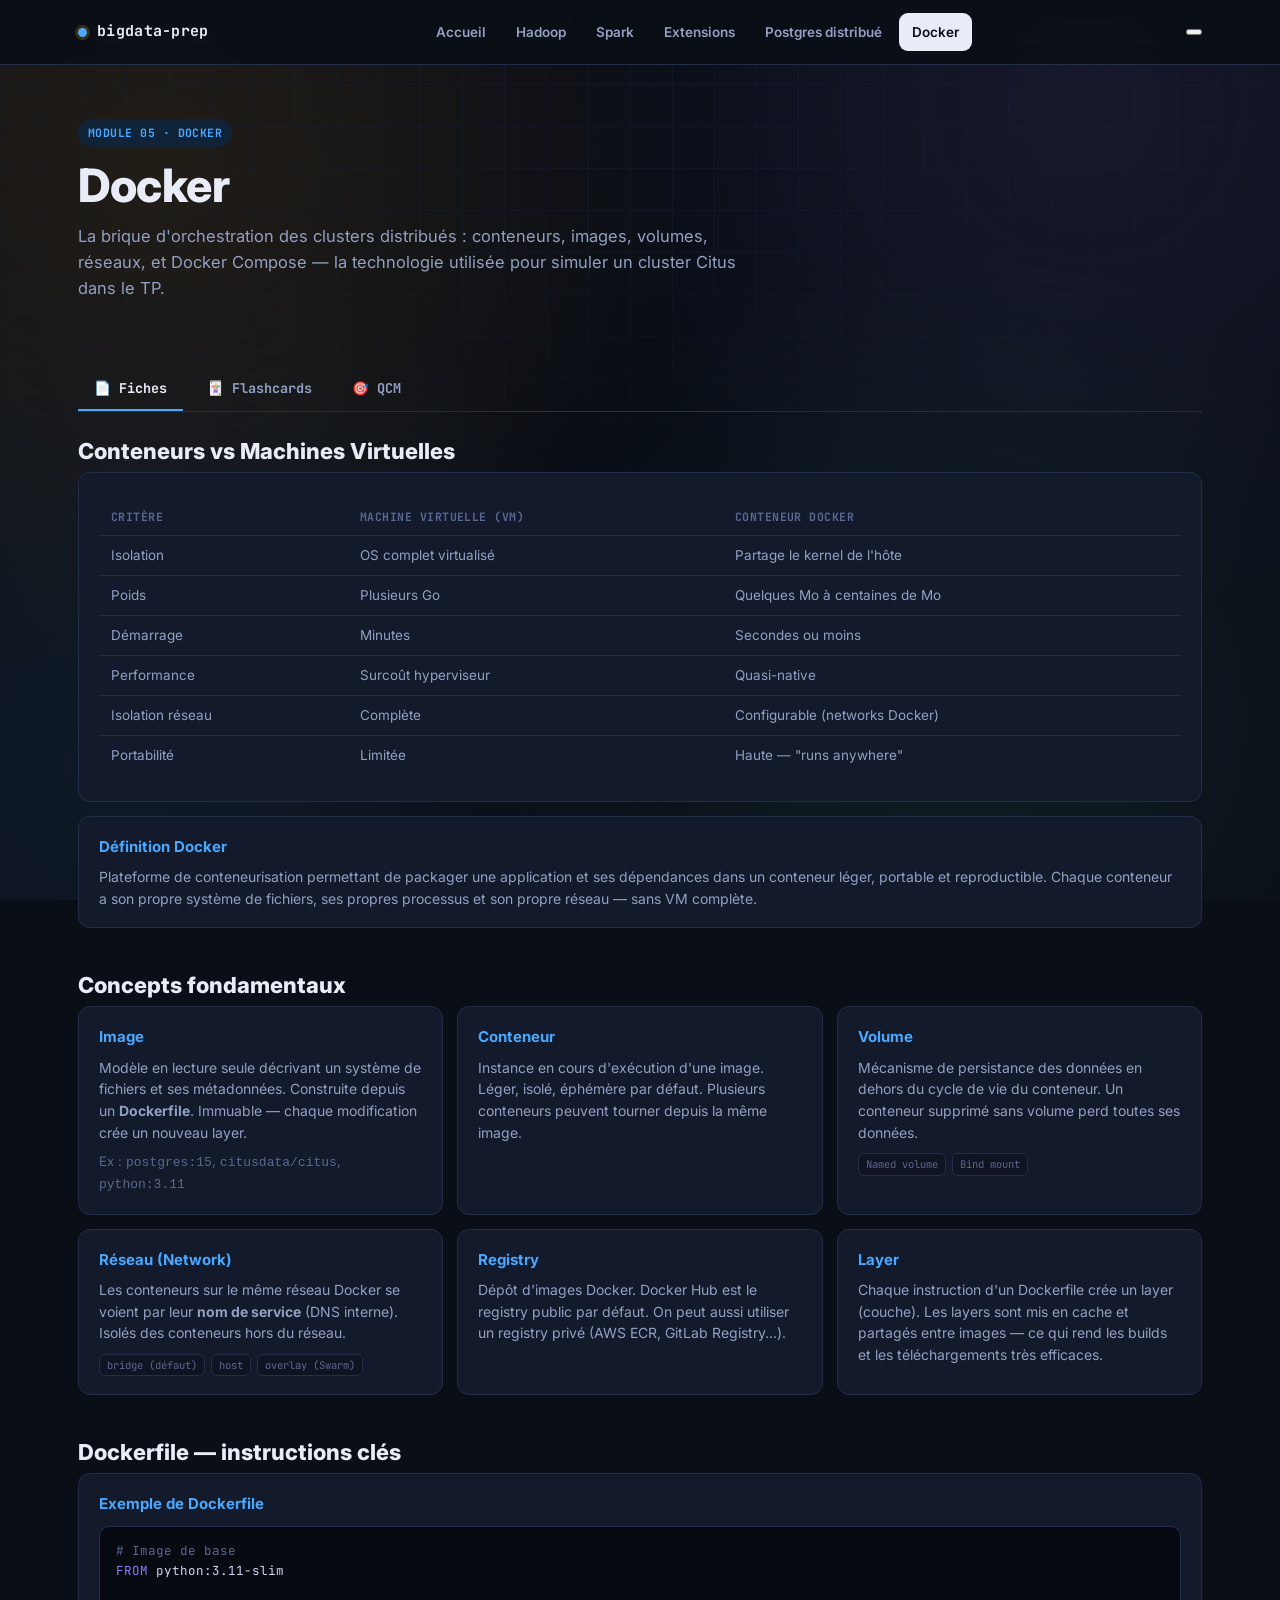
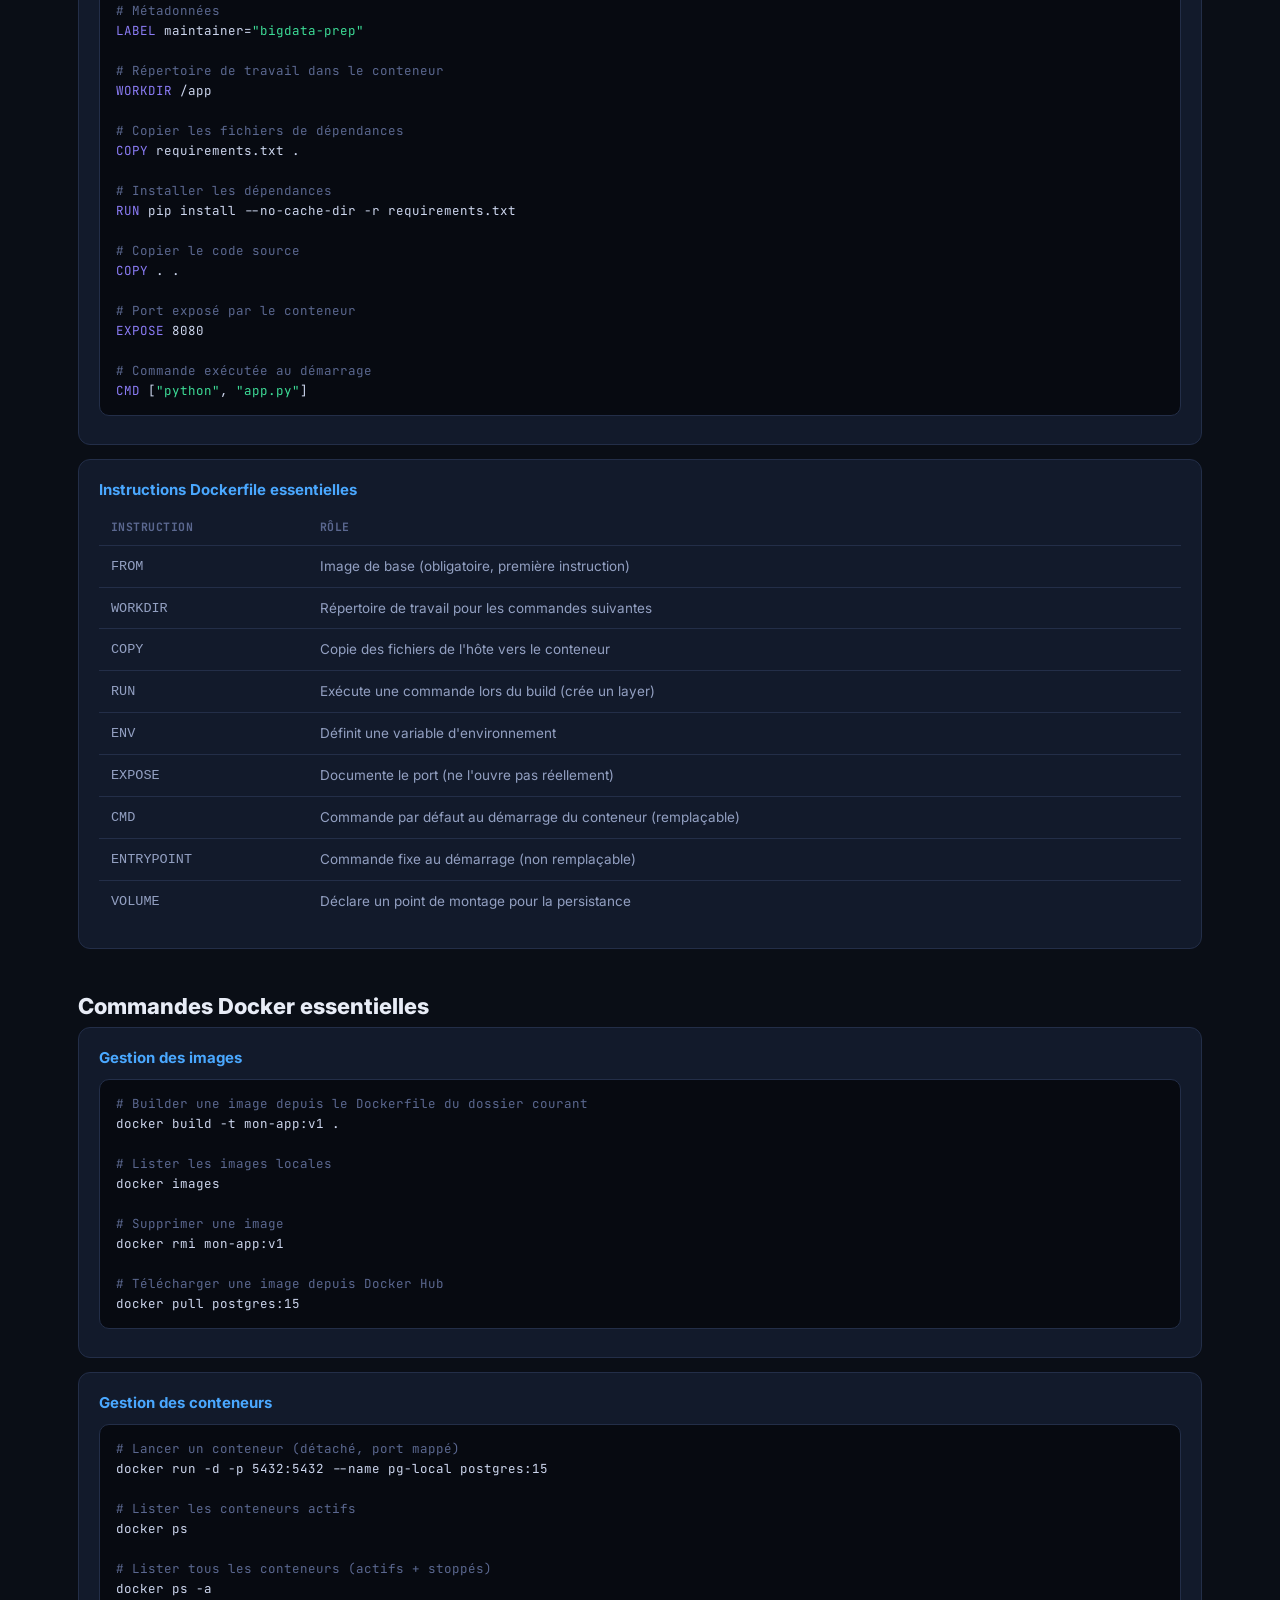
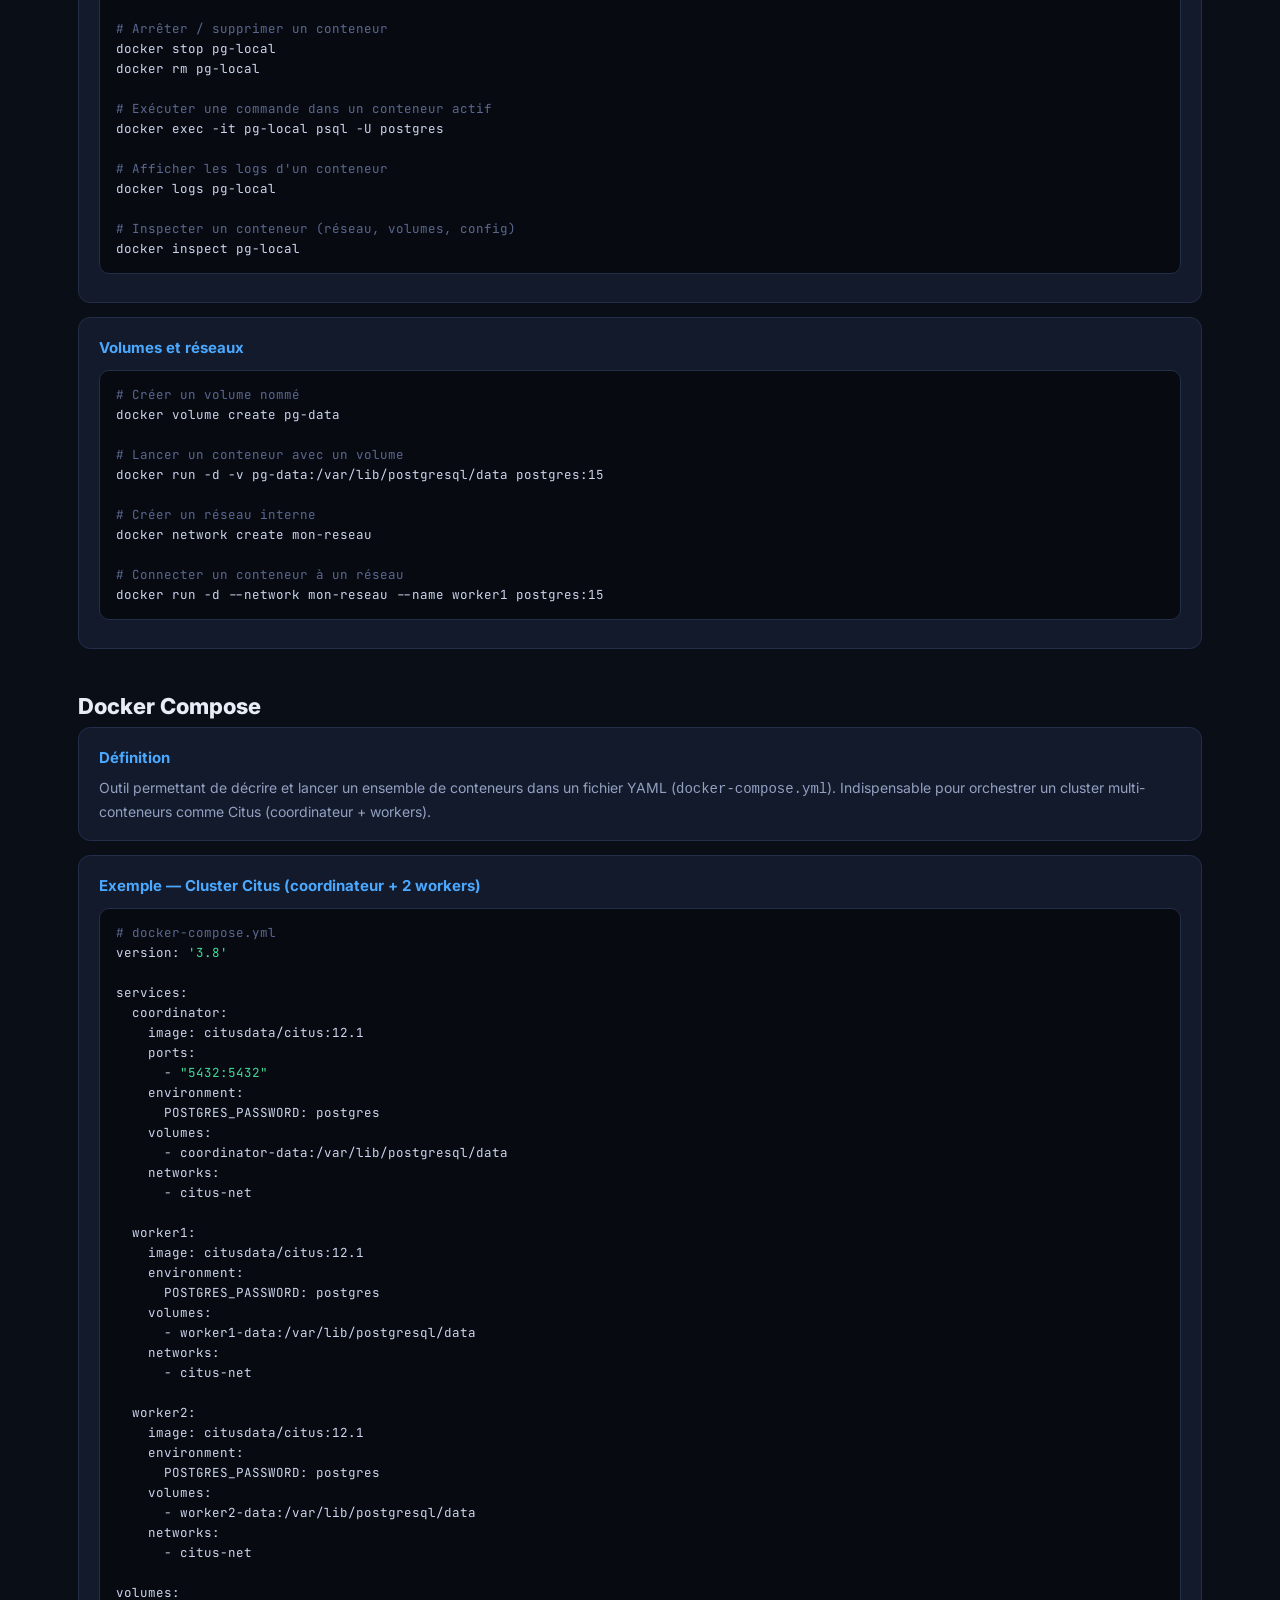
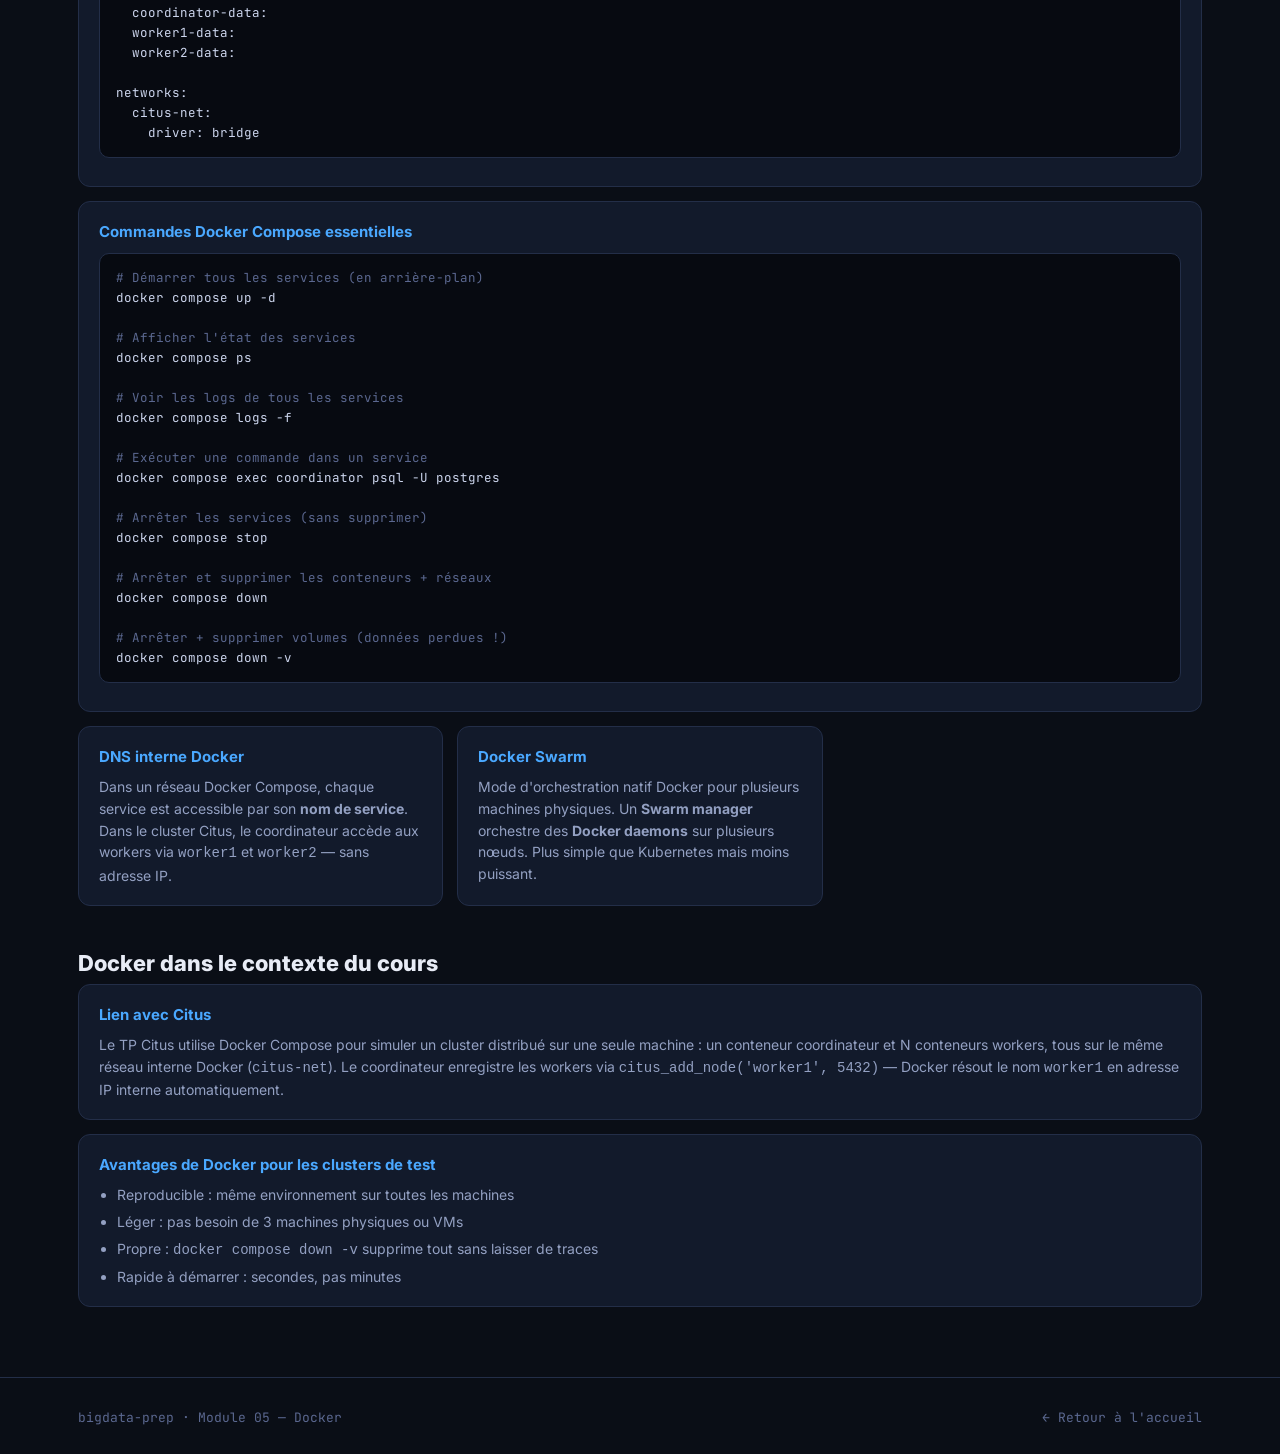
==== commit 64017bd3: "update file : responsive problem solved" ====
--- a/docker.html
+++ b/docker.html
@@ -13,7 +13,7 @@
 <header class="topbar">
   <div class="wrap">
     <div class="brand"><span class="dot" style="background:var(--docker)"></span>bigdata-prep</div>
-    <nav class="nav-links">
+    <nav class="nav-links" id="main-nav">
       <a href="index.html">Accueil</a>
       <a href="hadoop.html">Hadoop</a>
       <a href="spark.html">Spark</a>
@@ -21,6 +21,7 @@
       <a href="postgres-distribue.html">Postgres&nbsp;distribué</a>
       <a href="docker.html" class="active">Docker</a>
     </nav>
+  <button class="hamburger" id="ham" aria-label="Menu" onclick="toggleNav(this)"><span></span><span></span><span></span></button>
   </div>
 </header>
 
@@ -372,5 +373,20 @@
 ];
 </script>
 <script src="app.js"></script>
+<script>
+function toggleNav(btn){
+  btn.classList.toggle('open');
+  document.getElementById('main-nav').classList.toggle('open');
+}
+document.addEventListener('DOMContentLoaded',function(){
+  var links = document.querySelectorAll('#main-nav a');
+  links.forEach(function(a){
+    a.addEventListener('click',function(){
+      document.getElementById('main-nav').classList.remove('open');
+      document.getElementById('ham').classList.remove('open');
+    });
+  });
+});
+</script>
 </body>
 </html>
--- a/style.css
+++ b/style.css
@@ -282,9 +282,164 @@
 footer .wrap{ display:flex; justify-content:space-between; align-items:center; flex-wrap:wrap; gap:10px; }
 footer p{ color:var(--text-faint); font-size:13px; margin:0; font-family:var(--mono); }
 
-/* ---------- responsive ---------- */
+/* ============================================================
+   RESPONSIVE — mobile-first, couverture complète
+   ============================================================ */
+
+/* --- Tablette (≤900px) --- */
+@media (max-width:900px){
+  .wrap{ padding:0 18px; }
+
+  /* topbar : logo + liens réduits */
+  .topbar .wrap{ height:56px; }
+  .nav-links a{ font-size:12.5px; padding:7px 9px; }
+  .brand small{ display:none; }
+
+  /* Hero */
+  .page-hero{ padding:36px 0 20px; }
+  h1.page-title{ font-size:clamp(24px,5vw,36px); }
+  .page-sub{ font-size:15px; }
+
+  /* Grilles → 2 colonnes max */
+  .module-grid{ grid-template-columns:repeat(auto-fit,minmax(240px,1fr)); gap:14px; }
+  .card-grid{ grid-template-columns:1fr 1fr; }
+
+  /* Stat strip */
+  .stat-strip{ flex-wrap:wrap; }
+  .stat{ min-width:50%; border-bottom:1px solid var(--line); }
+  .stat:last-child{ border-right:none; }
+
+  /* QCM */
+  .qcm-head{ flex-direction:column; align-items:stretch; gap:10px; }
+  .qcm-card{ padding:22px 18px; }
+  .qcm-q{ font-size:16px; }
+
+  /* Tables : scroll horizontal */
+  .fiche-table{ display:block; overflow-x:auto; white-space:nowrap; }
+
+  /* Code blocks */
+  pre.code-block{ font-size:11.5px; }
+}
+
+/* --- Mobile (≤640px) --- */
 @media (max-width:640px){
+  .wrap{ padding:0 14px; }
+
+  /* ---- Topbar : hamburger ---- */
+  .topbar .wrap{ height:52px; justify-content:space-between; }
+  .brand{ font-size:13.5px; }
   .nav-links{ display:none; }
-  .qcm-card{ padding:20px; }
-  .qcm-head{ flex-direction:column; align-items:stretch; }
-}
+  .nav-links.open{
+    display:flex; flex-direction:column; gap:4px;
+    position:fixed; top:52px; left:0; right:0; z-index:99;
+    background:rgba(10,14,22,.97);
+    backdrop-filter:blur(12px);
+    border-bottom:1px solid var(--line);
+    padding:12px 14px 16px;
+  }
+  .nav-links.open a{ font-size:14px; padding:10px 12px; border-radius:9px; }
+  .hamburger{
+    display:flex; flex-direction:column; justify-content:center; gap:5px;
+    width:36px; height:36px; cursor:pointer; padding:4px;
+    background:var(--panel); border:1px solid var(--line); border-radius:9px;
+  }
+  .hamburger span{
+    display:block; height:2px; background:var(--text-dim); border-radius:2px; transition:.2s;
+  }
+  .hamburger.open span:nth-child(1){ transform:translateY(7px) rotate(45deg); }
+  .hamburger.open span:nth-child(2){ opacity:0; }
+  .hamburger.open span:nth-child(3){ transform:translateY(-7px) rotate(-45deg); }
+
+  /* ---- Hero ---- */
+  .page-hero{ padding:28px 0 16px; }
+  h1.page-title{ font-size:clamp(22px,7vw,30px); line-height:1.12; }
+  .page-sub{ font-size:14px; }
+  .eyebrow{ flex-wrap:wrap; gap:8px; }
+
+  /* ---- Stat strip : 2 par ligne ---- */
+  .stat-strip{ flex-wrap:wrap; border-radius:10px; }
+  .stat{ flex:0 0 50%; border-right:none; border-bottom:1px solid var(--line); padding:14px 16px; }
+  .stat:nth-child(odd){ border-right:1px solid var(--line); }
+  .stat:last-child, .stat:nth-last-child(2):nth-child(odd){ border-bottom:none; }
+  .stat .n{ font-size:22px; }
+
+  /* ---- Module cards : pleine largeur ---- */
+  .module-grid{ grid-template-columns:1fr; gap:12px; margin:20px 0; }
+  .module-card{ padding:18px; }
+  .module-card h3{ font-size:17px; }
+  .module-card p{ font-size:13.5px; }
+
+  /* ---- Tabs ---- */
+  .tabs{ gap:4px; margin:24px 0 16px; overflow-x:auto; flex-wrap:nowrap; padding-bottom:2px; }
+  .tab-btn{ font-size:12.5px; padding:10px 12px; white-space:nowrap; }
+
+  /* ---- Fiches ---- */
+  .card-grid{ grid-template-columns:1fr; gap:10px; }
+  .def-card{ padding:14px 16px; }
+  .def-card h4{ font-size:14px; }
+  .def-card p, .def-card li{ font-size:13.5px; }
+  .def-card.wide{ grid-column:1; }
+  .fiche-section h2{ font-size:18px; }
+  .fiche-section .desc{ font-size:13px; }
+
+  /* ---- Tables : scroll horizontal ---- */
+  .fiche-table{ display:block; overflow-x:auto; -webkit-overflow-scrolling:touch; }
+  .fiche-table th, .fiche-table td{ font-size:12.5px; padding:8px 10px; white-space:nowrap; }
+
+  /* ---- Code blocks ---- */
+  pre.code-block{
+    font-size:11px;
+    padding:12px 13px;
+    border-radius:8px;
+    overflow-x:auto;
+    -webkit-overflow-scrolling:touch;
+  }
+
+  /* ---- Warn box ---- */
+  .warn-box{ font-size:13px; padding:12px 14px; }
+
+  /* ---- Flashcards ---- */
+  .fc-toolbar{ flex-direction:column; align-items:flex-start; gap:10px; }
+  .flashcard{ max-width:100%; }
+  .fc-face{ padding:24px 18px; min-height:220px; }
+  .fc-face p{ font-size:15px; }
+  .fc-face.back p{ font-size:13.5px; }
+  .fc-nav{ gap:8px; }
+  .fc-btn{ font-size:12px; padding:8px 11px; }
+  .count{ font-size:12px; }
+
+  /* ---- QCM ---- */
+  .qcm-head{ flex-direction:column; align-items:stretch; gap:10px; }
+  .qcm-card{ padding:18px 14px; border-radius:12px; }
+  .qcm-kind{ font-size:10.5px; }
+  .qcm-q{ font-size:15px; margin-bottom:16px; }
+  .qcm-opt{ font-size:13.5px; padding:11px 13px; border-radius:9px; }
+  .qcm-opts.tf-row{ flex-direction:row; }
+  .qcm-explain{ font-size:13px; padding:12px 13px; }
+  .qcm-next{ font-size:13px; padding:10px 16px; }
+  .qcm-score-pill{ font-size:12px; padding:7px 12px; }
+  .qcm-result{ padding:32px 16px; }
+  .qcm-result .ring{ width:100px; height:100px; font-size:22px; }
+  .qcm-result h3{ font-size:18px; }
+  .qcm-meter-label{ font-size:11px; }
+
+  /* ---- Footer ---- */
+  footer{ padding:20px 0 36px; }
+  footer .wrap{ flex-direction:column; align-items:flex-start; gap:6px; }
+
+  /* ---- Mini badges ---- */
+  .badge-row{ gap:5px; }
+  .mini-badge{ font-size:10px; padding:2px 6px; }
+
+  /* ---- Chip ---- */
+  .chip{ font-size:10.5px; padding:4px 9px; }
+}
+
+/* --- Très petit mobile (≤380px) --- */
+@media (max-width:380px){
+  .wrap{ padding:0 10px; }
+  h1.page-title{ font-size:20px; }
+  .qcm-opts.tf-row{ flex-direction:column; }
+  pre.code-block{ font-size:10px; }
+  .fc-face p{ font-size:14px; }
+}
